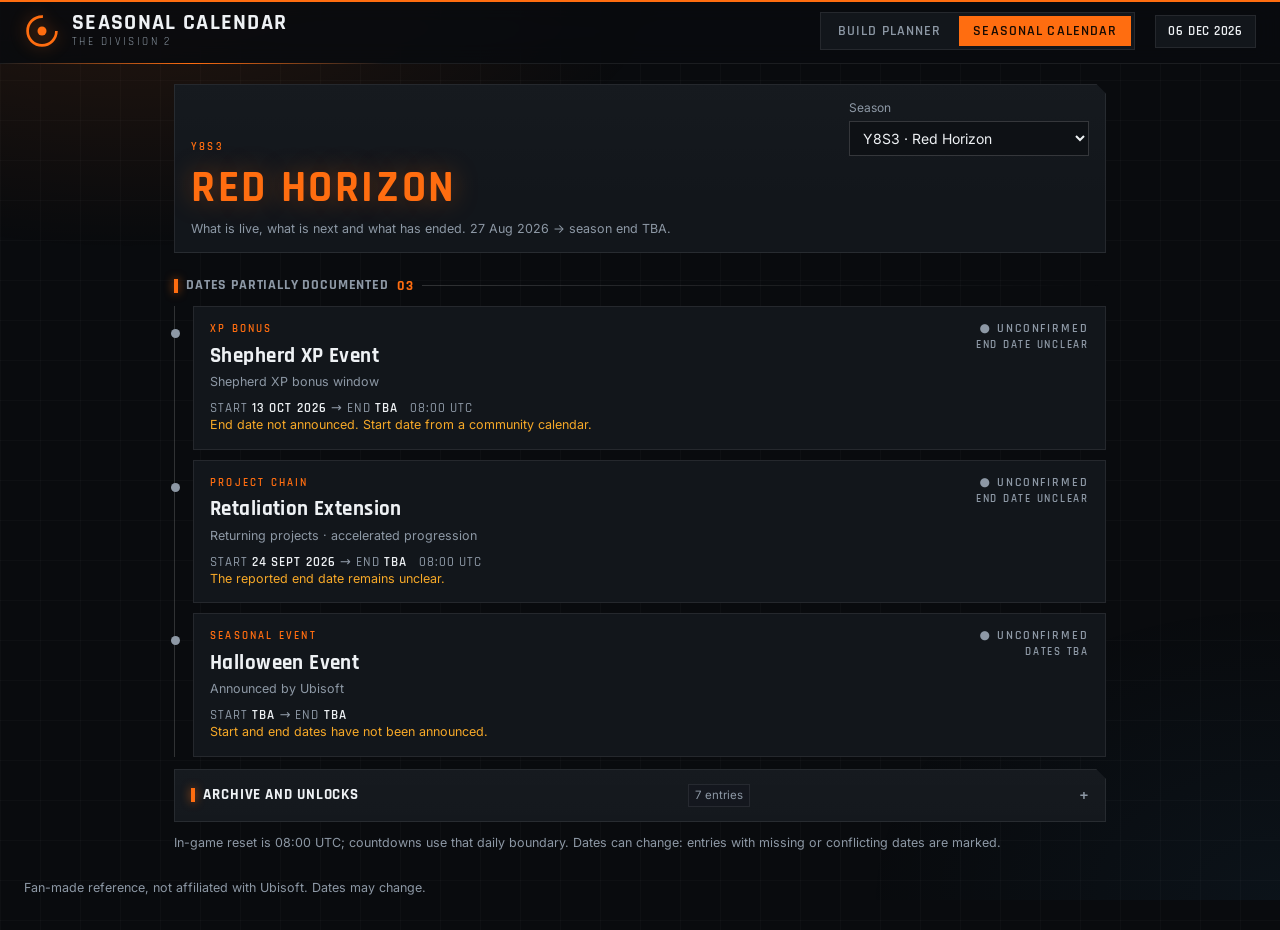
==== calendar.html @ 89f3a27b "Add files via upload" ====
<!doctype html>
<html lang="en">
<head>
  <meta charset="utf-8">
  <meta name="viewport" content="width=device-width, initial-scale=1">
  <title>Division 2 Seasonal Calendar</title>
  <meta name="description" content="What is live, what is next and what has ended in The Division 2: seasons, events and countdowns.">
  <meta name="theme-color" content="#0a0c0f">
  <script>
    // Animations: the visitor's own choice if they made one, otherwise their system setting.
    (function () {
      var choice = null;
      try { choice = localStorage.getItem('d2.motion'); } catch (e) {}
      var calm = window.matchMedia && matchMedia('(prefers-reduced-motion: reduce)').matches;
      document.documentElement.dataset.motion = choice === 'on' || choice === 'off' ? choice : calm ? 'off' : 'on';
    })();
  </script>
  <link rel="icon" href="data:image/svg+xml,%3Csvg xmlns='http://www.w3.org/2000/svg' viewBox='0 0 40 40'%3E%3Crect width='40' height='40' fill='%230a0c0f'/%3E%3Ccircle cx='20' cy='20' r='13' fill='none' stroke='%23ff6d10' stroke-width='4' stroke-dasharray='62 20' transform='rotate(-60 20 20)'/%3E%3Ccircle cx='20' cy='20' r='4.5' fill='%23ff6d10'/%3E%3C/svg%3E">
  <link rel="preconnect" href="https://fonts.googleapis.com">
  <link rel="preconnect" href="https://fonts.gstatic.com" crossorigin>
  <link href="https://fonts.googleapis.com/css2?family=Inter:wght@400;500;600&family=Rajdhani:wght@500;600;700&display=swap" rel="stylesheet">
  <link rel="stylesheet" href="css/style.css?v=16">
</head>
<body>
  <header class="topbar">
    <div class="brand">
      <svg class="mark" viewBox="0 0 40 40" aria-hidden="true">
        <circle cx="20" cy="20" r="16" fill="none" stroke="currentColor" stroke-width="3" stroke-dasharray="76 24.5"/>
        <circle cx="20" cy="20" r="5" fill="currentColor"/>
      </svg>
      <div>
        <h1>Seasonal Calendar</h1>
        <p class="sub">The Division 2</p>
      </div>
    </div>
    <nav class="tools" aria-label="Tools">
      <a href="index.html">Build planner</a>
      <a href="calendar.html" aria-current="page">Seasonal calendar</a>
    </nav>
    <div class="chip"><b id="today"></b></div>
  </header>

  <main id="calendar" class="page"></main>

  <footer class="foot">
    <p>Fan-made reference, not affiliated with Ubisoft. Dates may change.</p>
  </footer>

  <script type="module" src="js/calendar.js?v=16"></script>
</body>
</html>
---- css/style.css ----
:root {
  --bg: #090b0e;
  --bg-2: #0e1115;
  --panel: #12161b;
  --panel-2: #181d24;
  --line: rgba(255, 255, 255, 0.08);
  --line-2: rgba(255, 255, 255, 0.16);
  --text: #eef1f4;
  --muted: #8d98a5;
  --accent: #ff6d10;
  --accent-soft: rgba(255, 109, 16, 0.14);
  --accent-ink: #160b03;
  --he: #f7a928;
  --set: #2ee6a6;
  --exotic: #ff4b33;
  --skill: #ffd23f;
  --proto: #d58cff;
  --red: #ff5252;
  --blue: #45aaf2;
  --yellow: #ffd23f;
  --ok: #2ee6a6;
  --s0: #ff8a3d;
  --s1: #45c8ff;
  --s2: #c792ff;
  --display: "Rajdhani", "Segoe UI", system-ui, sans-serif;
  --body: "Inter", "Segoe UI", system-ui, -apple-system, sans-serif;
  --cut: 10px;
  --ease: cubic-bezier(0.2, 0.8, 0.2, 1);
}

* { box-sizing: border-box; }
html { color-scheme: dark; }
body {
  margin: 0; min-height: 100vh; background: var(--bg); color: var(--text);
  font: 14px/1.5 var(--body); -webkit-font-smoothing: antialiased; overflow-x: hidden;
}
/* A slowly drifting grid and a breathing glow behind everything. */
body::before, body::after { content: ""; position: fixed; z-index: -1; pointer-events: none; }
body::before {
  inset: -40px;
  background:
    linear-gradient(rgba(255, 255, 255, 0.022) 1px, transparent 1px) 0 0 / 100% 40px,
    linear-gradient(90deg, rgba(255, 255, 255, 0.022) 1px, transparent 1px) 0 0 / 40px 100%;
  animation: drift 30s linear infinite;
}
body::after {
  inset: 0;
  background:
    radial-gradient(900px 520px at 10% -8%, rgba(255, 109, 16, 0.13), transparent 62%),
    radial-gradient(700px 500px at 100% 100%, rgba(69, 170, 242, 0.05), transparent 60%);
  animation: breathe 9s ease-in-out infinite alternate;
}

h1, h2, h3, h4, p, ul, dl { margin: 0; }
h1, h2, h3, h4, .eyebrow, .slot-kind, .btn, .seg-btn, .pill, .badge, .chip b, .slot-figure {
  font-family: var(--display); text-transform: uppercase; letter-spacing: 0.06em;
}
h1 { font-size: 22px; font-weight: 700; line-height: 1; }
h2 { font-size: 15px; font-weight: 700; }
h3 { font-size: 14px; font-weight: 600; }
h4 { font-size: 14px; font-weight: 600; letter-spacing: 0.04em; }
a { color: var(--accent); }
em { font-style: normal; color: var(--muted); }
.note { color: var(--muted); font-size: 12.5px; }
.note.warn { color: var(--he); }
.note b { color: var(--text); font-weight: 600; }
:focus-visible { outline: 2px solid var(--accent); outline-offset: 2px; }

/* ---- start-up screen ---- */
#boot {
  position: fixed; inset: 0; z-index: 200; display: grid; place-items: center; background: var(--bg);
  transition: opacity 0.4s, visibility 0.4s; animation: boot-timeout 0s 6s forwards; /* never blocks the page for good */
}
#boot.done { opacity: 0; visibility: hidden; }
.boot-core { display: grid; gap: 10px; justify-items: center; text-align: center; }
#boot svg { width: 128px; height: 128px; }
/* Everything that spins does so around its own centre, whatever size the drawing is shown at. */
#boot circle, .mark circle, .ring-spin { transform-box: fill-box; transform-origin: center; }
#boot circle { fill: none; stroke: var(--accent); }
#boot .b1 { stroke-width: 2; stroke-dasharray: 250 90; animation: spin 2.4s linear infinite; }
#boot .b2 { stroke-width: 1; stroke-opacity: 0.5; stroke-dasharray: 4 8; animation: spin 7s linear infinite reverse; }
#boot .b3 { stroke-width: 3; stroke-dasharray: 60 128; animation: spin 1.5s var(--ease) infinite; }
#boot .b4 { fill: var(--accent); stroke: none; animation: pulse 0.8s ease-in-out infinite alternate; }
.boot-title { font: 700 22px var(--display); letter-spacing: 0.32em; text-transform: uppercase; padding-left: 0.32em; }
.boot-line { font: 600 12px var(--display); letter-spacing: 0.24em; text-transform: uppercase; color: var(--muted); }
.boot-bar { display: flex; gap: 4px; margin-top: 4px; }
.boot-bar i { width: 20px; height: 5px; background: rgba(255, 255, 255, 0.12); animation: light 0.01s linear forwards; }
.boot-bar i:nth-child(1) { animation-delay: 0.1s; } .boot-bar i:nth-child(2) { animation-delay: 0.2s; }
.boot-bar i:nth-child(3) { animation-delay: 0.3s; } .boot-bar i:nth-child(4) { animation-delay: 0.4s; }
.boot-bar i:nth-child(5) { animation-delay: 0.5s; } .boot-bar i:nth-child(6) { animation-delay: 0.6s; }
.boot-bar i:nth-child(7) { animation-delay: 0.7s; } .boot-bar i:nth-child(8) { animation-delay: 0.8s; }

/* ---- top bar ---- */
.topbar {
  position: sticky; top: 0; z-index: 20; display: flex; flex-wrap: wrap; align-items: center; gap: 10px 20px;
  padding: 12px 24px; background: rgba(9, 11, 14, 0.86); backdrop-filter: blur(12px);
  border-bottom: 1px solid var(--line); box-shadow: inset 0 2px 0 var(--accent);
}
.topbar::after {
  content: ""; position: absolute; left: 0; right: 0; bottom: -1px; height: 1px;
  background: linear-gradient(90deg, transparent, var(--accent), transparent) 0 0 / 30% 100% no-repeat;
  animation: scan 7s linear infinite;
}
.brand { display: flex; align-items: center; gap: 12px; margin-right: auto; }
.mark { width: 36px; height: 36px; color: var(--accent); flex: none; filter: drop-shadow(0 0 8px rgba(255, 109, 16, 0.45)); }
.mark circle:first-child { animation: spin 16s linear infinite; }
.mark circle:last-child { animation: pulse 2.4s ease-in-out infinite alternate; }
.sub { font-family: var(--display); text-transform: uppercase; letter-spacing: 0.22em; font-size: 11px; color: var(--muted); }
.actions { display: flex; flex-wrap: wrap; gap: 8px; }
.chip {
  display: inline-flex; align-items: center; gap: 8px; padding: 6px 12px;
  border: 1px solid var(--line); background: var(--panel); font-size: 12px; color: var(--muted);
}
.chip i { width: 8px; height: 8px; border-radius: 50%; background: var(--muted); flex: none; }
.chip b { color: var(--text); font-size: 13px; font-weight: 600; }
.chip.live i { background: var(--ok); animation: ping 2.2s ease-out infinite; }
.chip.checking i { background: var(--he); animation: pulse 0.6s ease-in-out infinite alternate; }
.chip.offline i { background: var(--he); }

/* ---- tool switcher ---- */
.tools { display: flex; gap: 4px; padding: 3px; border: 1px solid var(--line); background: var(--panel); }
.tools a {
  font: 600 14px var(--display); letter-spacing: 0.08em; text-transform: uppercase; text-decoration: none;
  color: var(--muted); padding: 6px 14px; transition: color 0.15s, background-color 0.15s;
}
.tools a:hover { color: var(--text); background: rgba(255, 255, 255, 0.06); }
.tools a[aria-current="page"] { color: var(--accent-ink); background: var(--accent); }

/* ---- seasonal calendar ---- */
.page { display: grid; gap: 12px; max-width: 980px; margin: 0 auto; padding: 20px 24px 8px; }
.season-head { gap: 6px; }
.season-pick { display: flex; flex-wrap: wrap; align-items: end; justify-content: space-between; gap: 10px; }
.season-pick .field { margin: 0; min-width: 240px; }
.season-name { font-size: clamp(30px, 6vw, 44px); line-height: 1; color: var(--accent); text-shadow: 0 0 26px rgba(255, 109, 16, 0.35); }
.panel > h2.season-name::before { display: none; }
.next { display: flex; flex-wrap: wrap; align-items: center; justify-content: space-between; gap: 12px; margin-top: 8px; padding: 12px 14px; background: var(--bg-2); border-left: 3px solid var(--accent); }
.next h3 { font-size: 22px; }
.section em { font: 700 14px var(--display); color: var(--accent); }
.timeline { display: grid; gap: 10px; padding-left: 18px; border-left: 1px solid var(--line-2); }
.event {
  position: relative; display: grid; grid-template-columns: minmax(0, 1fr) auto; gap: 8px 18px; align-items: start;
  padding: 14px 16px; background: var(--panel); border: 1px solid var(--line);
}
.event::before { content: ""; position: absolute; left: -23px; top: 22px; width: 9px; height: 9px; border-radius: 50%; background: var(--muted); }
.event.active { border-left: 3px solid var(--accent); background: linear-gradient(90deg, rgba(255, 109, 16, 0.07), transparent 40%), var(--panel); }
.event.active::before { background: var(--accent); box-shadow: 0 0 0 4px rgba(255, 109, 16, 0.2); animation: pulse 1.2s ease-in-out infinite alternate; }
.event.ended, .event.archive { opacity: 0.72; }
.event h3 { font-size: 21px; font-weight: 700; letter-spacing: 0.02em; text-transform: none; margin: 2px 0; }
.when { margin-top: 8px; font: 600 13px var(--display); letter-spacing: 0.08em; text-transform: uppercase; }
.when span, .when em { color: var(--muted); font-weight: 500; }
.when em { margin-left: 8px; }
.event-side { text-align: right; display: grid; gap: 2px; justify-items: end; }
.state { font: 600 12px var(--display); letter-spacing: 0.16em; text-transform: uppercase; color: var(--muted); }
.state::before { content: "● "; }
.state.live { color: var(--accent); }
.until { font: 600 11px var(--display); letter-spacing: 0.16em; text-transform: uppercase; color: var(--muted); }
.count-down { font-family: var(--display); color: var(--accent); white-space: nowrap; font-variant-numeric: tabular-nums; }
.count-down b { font-size: 30px; font-weight: 700; line-height: 1; }
.count-down i { font-style: normal; font-size: 12px; font-weight: 700; text-transform: uppercase; margin-right: 4px; }
.progress { grid-column: 1; align-self: center; height: 3px; background: rgba(255, 255, 255, 0.1); }
.progress i { display: block; height: 100%; background: var(--accent); box-shadow: 0 0 10px rgba(255, 109, 16, 0.7); }
.pct { font: 600 12px var(--display); color: var(--muted); text-align: right; }
@media (max-width: 620px) {
  .page { padding: 14px 14px 8px; }
  .event { grid-template-columns: minmax(0, 1fr); }
  .event-side { text-align: left; justify-items: start; }
  .progress { grid-column: 1; }
}

/* ---- controls ---- */
.btn, .seg-btn, .pill {
  position: relative; font-size: 14px; font-weight: 600; color: var(--text); cursor: pointer; line-height: 1.2;
  background: var(--panel-2); border: 1px solid var(--line-2); padding: 7px 14px;
  transition: border-color 0.15s, background-color 0.15s, color 0.15s, transform 0.15s var(--ease), box-shadow 0.15s;
}
.btn:hover, .seg-btn:hover, .pill:hover { border-color: var(--accent); box-shadow: 0 0 0 1px var(--accent-soft), 0 6px 18px -8px rgba(255, 109, 16, 0.6); }
.btn:active, .seg-btn:active, .pill:active { transform: translateY(1px) scale(0.985); }
.btn.primary {
  border-color: var(--accent); color: var(--accent-ink);
  background: linear-gradient(105deg, var(--accent) 0 44%, #ffb37a 50%, var(--accent) 56% 100%) 100% 0 / 260% 100%;
  transition: background-position 0.6s var(--ease), transform 0.15s var(--ease), box-shadow 0.15s;
}
.btn.primary:hover { background-position: 0 0; }
.btn.ghost { background: transparent; }
.btn.danger:hover { border-color: var(--red); color: var(--red); box-shadow: none; }
.btn.small { font-size: 13px; padding: 5px 10px; }
.btn.icon { padding: 6px 10px; font-family: var(--body); }

.seg { display: flex; gap: 6px; }
.seg.wrap { flex-wrap: wrap; }
.seg-btn { flex: 1 1 0; min-width: 0; display: inline-flex; align-items: center; justify-content: center; gap: 6px; white-space: nowrap; overflow: hidden; text-overflow: ellipsis; }
.seg.wrap .seg-btn { flex: 1 1 120px; }
.seg-btn::after { content: ""; position: absolute; left: 50%; right: 50%; bottom: 0; height: 2px; background: var(--accent); transition: left 0.25s var(--ease), right 0.25s var(--ease); }
.seg-btn.on { border-color: var(--accent); color: var(--accent); background: var(--accent-soft); }
.seg-btn.on::after { left: 0; right: 0; }
.seg.mode .seg-btn { padding: 9px 14px; font-size: 15px; }

select, input[type="number"], input[type="text"], input[type="search"] {
  width: 100%; min-width: 0; font: inherit; color: var(--text);
  background: var(--bg-2); border: 1px solid var(--line-2); padding: 7px 9px; border-radius: 0;
  transition: border-color 0.15s, box-shadow 0.15s;
}
select:hover, input:hover { border-color: rgba(255, 255, 255, 0.3); }
select:focus, input:focus { border-color: var(--accent); box-shadow: 0 0 0 3px var(--accent-soft); outline: none; }
input[type="checkbox"] { accent-color: var(--accent); width: 16px; height: 16px; margin: 2px 0 0; flex: none; }
.num { font-variant-numeric: tabular-nums; }
.field { display: grid; gap: 4px; min-width: 0; margin-top: 8px; }
.field > span:first-child { font-size: 12px; color: var(--muted); }
.field.inline { grid-template-columns: minmax(0, 1fr) 96px; align-items: center; gap: 10px; }
.pair { display: grid; grid-template-columns: minmax(0, 1fr) 96px; gap: 8px; }
.pair > :only-child { grid-column: 1 / -1; }
.pair.save { grid-template-columns: minmax(0, 1fr) auto; margin-bottom: 12px; }
.grid2 { display: grid; grid-template-columns: repeat(2, minmax(0, 1fr)); gap: 0 12px; }
.row { display: flex; flex-wrap: wrap; gap: 8px; }
.check { display: flex; gap: 8px; align-items: flex-start; font-size: 13px; margin-top: 8px; }
.check b { color: var(--text); font-weight: 600; }
.check span { color: var(--muted); }
.extra { display: grid; grid-template-columns: minmax(0, 1fr) 110px auto; gap: 8px; align-items: center; }

/* ---- layout ---- */
.layout {
  display: grid; grid-template-columns: minmax(0, 1.2fr) minmax(360px, 0.8fr);
  gap: 24px; max-width: 1480px; margin: 0 auto; padding: 20px 24px 8px; align-items: start;
}
.stats { position: sticky; top: 76px; max-height: calc(100vh - 92px); overflow-y: auto; display: grid; gap: 12px; padding-right: 4px; scrollbar-width: thin; scrollbar-color: var(--line-2) transparent; }
.board { display: grid; gap: 12px; }

.panel {
  position: relative; background: linear-gradient(180deg, rgba(255, 255, 255, 0.015), transparent 120px), var(--panel);
  border: 1px solid var(--line); padding: 14px 16px;
  clip-path: polygon(0 0, calc(100% - var(--cut)) 0, 100% var(--cut), 100% 100%, 0 100%);
  display: grid; grid-template-columns: minmax(0, 1fr); gap: 10px; align-content: start; min-width: 0;
}
.panel > h2, .panel > summary h2, .section { display: flex; align-items: center; gap: 8px; }
.panel > h2::before, .panel > summary h2::before, .section::before { content: ""; width: 4px; height: 14px; background: var(--accent); flex: none; box-shadow: 0 0 10px rgba(255, 109, 16, 0.7); }
.section { margin: 10px 0 -2px; color: var(--muted); font-size: 14px; }
.section::after { content: ""; flex: 1; height: 1px; background: linear-gradient(90deg, var(--line-2), transparent); }
details.panel > summary { list-style: none; cursor: pointer; display: flex; align-items: center; justify-content: space-between; gap: 8px; }
details.panel > summary::-webkit-details-marker { display: none; }
details.panel > summary::after { content: "+"; font: 600 18px var(--display); color: var(--muted); transition: transform 0.25s var(--ease), color 0.15s; }
details.panel[open] > summary::after { transform: rotate(45deg); color: var(--accent); }
details.panel[open] > :not(summary) { animation: rise 0.3s var(--ease) both; }

/* ---- item art ---- */
.art { display: block; width: 100%; height: 100%; }
svg.art path { fill: currentColor; fill-opacity: 0.16; stroke: currentColor; stroke-width: 1.3; stroke-linejoin: round; stroke-linecap: round; vector-effect: non-scaling-stroke; }
svg.art.emblem .plate { fill-opacity: 0.1; stroke-width: 1.8; }
svg.art.emblem .trim { fill: none; stroke-opacity: 0.45; stroke-dasharray: 3 3; stroke-width: 1; }
svg.art.emblem .ticks { fill: none; stroke-opacity: 0.75; stroke-width: 1.6; }
svg.art.emblem text { font: 700 21px var(--display); fill: currentColor; letter-spacing: 0.02em; }
svg.art.emblem .core { stroke: none; fill-opacity: 1; }
svg.art.emblem .core.c-offense { fill: var(--red); } svg.art.emblem .core.c-defense { fill: var(--blue); } svg.art.emblem .core.c-utility { fill: var(--yellow); }
img.art.photo { object-fit: contain; filter: drop-shadow(0 6px 12px rgba(0, 0, 0, 0.55)); }

/* ---- slots ---- */
.slots { display: grid; grid-template-columns: repeat(auto-fill, minmax(240px, 1fr)); gap: 12px; }
.slot {
  position: relative; isolation: isolate; overflow: hidden; text-align: left; font: inherit; color: var(--text); cursor: pointer;
  background:
    linear-gradient(115deg, transparent 42%, rgba(255, 255, 255, 0.07) 50%, transparent 58%) 130% 0 / 260% 100% no-repeat,
    linear-gradient(180deg, var(--panel-2), var(--panel));
  border: 1px solid var(--line); border-left: 3px solid var(--q, var(--line-2)); padding: 12px 14px; min-height: 128px;
  display: grid; gap: 3px; align-content: start;
  clip-path: polygon(0 0, calc(100% - var(--cut)) 0, 100% var(--cut), 100% 100%, 0 100%);
  transition: border-color 0.2s, transform 0.25s var(--ease), background-position 0.7s var(--ease), box-shadow 0.2s;
}
.slot:hover, .slot:focus-visible { border-color: var(--line-2); border-left-color: var(--q, var(--accent)); background-position: -30% 0, 0 0; transform: translateY(-2px); }
/* Target-lock brackets that close in on hover. */
.slot::before, .slot::after {
  content: ""; position: absolute; width: 14px; height: 14px; border: 2px solid var(--q, var(--accent)); opacity: 0;
  transition: opacity 0.2s, transform 0.3s var(--ease); pointer-events: none;
}
.slot::before { top: 6px; left: 8px; border-right: 0; border-bottom: 0; transform: translate(8px, 8px); }
.slot::after { right: 8px; bottom: 6px; border-left: 0; border-top: 0; transform: translate(-8px, -8px); }
.slot:hover::before, .slot:hover::after, .slot:focus-visible::before, .slot:focus-visible::after { opacity: 0.9; transform: none; }
.slot.active { box-shadow: inset 0 -2px 0 var(--accent); }
.slot.empty { border-style: dashed; border-left-style: dashed; background: transparent; align-content: center; justify-items: start; }
.slot.empty .slot-cta { color: var(--muted); font-size: 13px; transition: color 0.15s, letter-spacing 0.25s var(--ease); }
.slot.empty:hover .slot-cta { color: var(--accent); letter-spacing: 0.04em; }
.q-high-end, .q-named { --q: var(--he); }
.q-gearset { --q: var(--set); }
.q-exotic { --q: var(--exotic); }
.q-skill { --q: var(--skill); }
.slot-art {
  position: absolute; z-index: -1; right: 12px; bottom: 10px; width: 78px; height: 78px; color: var(--q, var(--muted));
  opacity: 0.42; pointer-events: none; transition: opacity 0.25s, transform 0.4s var(--ease); transform-origin: 100% 100%;
}
.slot.wide .slot-art { width: 176px; height: 64px; right: 6px; bottom: 6px; opacity: 0.3; }
/* Gear and skill cards keep their text clear of the picture. */
.slot:not(.wide) { padding-right: 100px; }
.slot:not(.wide) .slot-name { padding-right: 0; }
.slot.empty .slot-art { opacity: 0.16; color: var(--muted); }
.slot:hover .slot-art, .slot:focus-visible .slot-art { opacity: 0.85; transform: scale(1.06); }
.slot.empty:hover .slot-art { opacity: 0.4; color: var(--accent); }
.slot-art:has(.photo) { opacity: 0.9; }
.slot-kind { display: flex; align-items: center; gap: 6px; font-size: 12px; font-weight: 600; color: var(--muted); }
.ico { width: 16px; height: 16px; fill: currentColor; flex: none; }
.slot-name { font: 700 19px/1.15 var(--display); letter-spacing: 0.02em; color: var(--q, var(--text)); padding-right: 46px; text-shadow: 0 0 18px color-mix(in srgb, var(--q, transparent) 35%, transparent); }
.slot-meta { font-size: 12.5px; color: var(--muted); }
.slot-figure { position: absolute; top: 12px; right: 14px; font-size: 11px; color: var(--muted); text-align: right; }
.slot-figure b { display: block; font-size: 18px; line-height: 1; color: var(--text); }
.pips { position: absolute; top: 14px; right: 16px; display: flex; gap: 4px; }
.pip { display: inline-block; width: 9px; height: 9px; transform: rotate(45deg); background: var(--muted); flex: none; }
.pip.c-offense, .corebar .c-offense { background: var(--red); box-shadow: 0 0 8px rgba(255, 82, 82, 0.6); }
.pip.c-defense, .corebar .c-defense { background: var(--blue); box-shadow: 0 0 8px rgba(69, 170, 242, 0.6); }
.pip.c-utility, .corebar .c-utility { background: var(--yellow); box-shadow: 0 0 8px rgba(255, 210, 63, 0.6); }
.tags { display: flex; flex-wrap: wrap; gap: 4px; margin-top: 6px; }
.tag { font-size: 11.5px; padding: 2px 6px; background: rgba(20, 24, 30, 0.78); border: 1px solid var(--line); color: var(--muted); white-space: nowrap; max-width: 100%; overflow: hidden; text-overflow: ellipsis; }
.tag.strong { color: var(--text); background: rgba(74, 36, 12, 0.85); border-color: rgba(255, 109, 16, 0.35); }
.tag.proto { color: #f0c2ff; background: rgba(62, 30, 80, 0.85); border-color: rgba(213, 140, 255, 0.4); }
.watch .watch-grid { display: grid; grid-template-columns: repeat(auto-fit, minmax(210px, 1fr)); gap: 4px 20px; }
.watch h3 { color: var(--muted); margin-top: 6px; }

/* ---- agent overview ---- */
.agent { gap: 12px; }
.agent-top { display: grid; grid-template-columns: 132px minmax(0, 1fr); gap: 18px; align-items: center; }
.ring { position: relative; width: 132px; aspect-ratio: 1; }
.ring svg { width: 100%; height: 100%; display: block; overflow: visible; }
.ring-spin { fill: none; stroke: var(--accent); stroke-opacity: 0.55; stroke-width: 1; stroke-dasharray: 2 7; animation: spin 40s linear infinite; animation-delay: calc(var(--t, 0) * -1s); }
.seg-arc { fill: none; stroke-width: 7; }
.seg-arc.c-offense { stroke: var(--red); filter: drop-shadow(0 0 4px rgba(255, 82, 82, 0.6)); }
.seg-arc.c-defense { stroke: var(--blue); filter: drop-shadow(0 0 4px rgba(69, 170, 242, 0.6)); }
.seg-arc.c-utility { stroke: var(--yellow); filter: drop-shadow(0 0 4px rgba(255, 210, 63, 0.6)); }
.seg-arc.c-none { stroke: rgba(255, 255, 255, 0.1); }
.ring-core { fill: rgba(0, 0, 0, 0.35); stroke: var(--line-2); }
.ring-label { position: absolute; inset: 0; display: grid; place-content: center; text-align: center; }
.ring-label span { font: 600 11px var(--display); letter-spacing: 0.24em; text-transform: uppercase; color: var(--muted); padding-left: 0.24em; }
.ring-label b { font: 700 27px/1 var(--display); font-variant-numeric: tabular-nums; }
.agent-stats { display: grid; grid-template-columns: repeat(2, minmax(0, 1fr)); gap: 0 16px; }
.agent-stats div { display: flex; justify-content: space-between; align-items: baseline; gap: 8px; padding: 5px 0; border-bottom: 1px solid var(--line); min-width: 0; }
.agent-stats dt { font-size: 12px; color: var(--muted); white-space: nowrap; overflow: hidden; text-overflow: ellipsis; min-width: 0; }
.agent-stats dd { margin: 0; font: 700 17px/1.1 var(--display); font-variant-numeric: tabular-nums; white-space: nowrap; }
.agent-stats dd b { font-weight: 700; }
.agent-stats dd em { font: 600 10px var(--display); letter-spacing: 0.12em; margin-left: 4px; }
.agent-stats dd.c-defense { color: var(--blue); } .agent-stats dd.c-utility { color: var(--yellow); }
.tier { display: inline-flex; gap: 2px; margin-left: 8px; vertical-align: 1px; }
.tier i { width: 6px; height: 11px; background: rgba(255, 255, 255, 0.12); }
.tier i.on { background: var(--yellow); box-shadow: 0 0 6px rgba(255, 210, 63, 0.7); }
.bump { animation: bump 0.55s var(--ease); }

/* ---- player tools ---- */
.checks, .gains { list-style: none; padding: 0; display: grid; gap: 6px; }
.checks li { display: flex; gap: 10px; align-items: baseline; font-size: 13px; }
.checks li i { width: 8px; height: 8px; flex: none; transform: rotate(45deg) translateY(-1px); background: var(--ok); box-shadow: 0 0 8px var(--ok); }
.checks li.warn i { background: var(--he); box-shadow: 0 0 8px var(--he); }
.checks li.bad i { background: var(--red); box-shadow: 0 0 8px var(--red); }
.checks li.bad { color: #ffb3b3; }
.gains li { position: relative; display: flex; justify-content: space-between; gap: 10px; padding: 5px 8px; font-size: 13px; background: var(--bg-2); overflow: hidden; }
.gains li span, .gains li b { position: relative; z-index: 1; }
.gains li b { font-variant-numeric: tabular-nums; }
.gains li i { position: absolute; left: 0; top: 0; bottom: 0; background: linear-gradient(90deg, rgba(255, 109, 16, 0.38), rgba(255, 109, 16, 0.08)); border-right: 2px solid var(--accent); transition: width 0.4s var(--ease); }
.gains li:first-child b { color: var(--accent); }
.compare td.up { color: var(--ok); } .compare td.down { color: var(--red); }
.watch h3 em { font: 400 12px var(--body); letter-spacing: 0; text-transform: none; margin-left: 6px; }
.watch h3 em.over { color: var(--red); }

/* ---- stats ---- */
.hero { display: grid; grid-template-columns: 1fr 1fr; gap: 10px; }
.hero div { position: relative; min-width: 0; background: var(--bg-2); border: 1px solid var(--line); padding: 10px 12px; overflow: hidden; }
.hero div::before { content: ""; position: absolute; left: 0; top: 0; bottom: 0; width: 2px; background: var(--accent); opacity: 0.5; }
.hero div:first-child::before { opacity: 1; box-shadow: 0 0 12px var(--accent); }
.hero span { display: block; font: 600 12px var(--display); letter-spacing: 0.08em; text-transform: uppercase; color: var(--muted); }
.hero strong { font: 700 28px/1.1 var(--display); font-variant-numeric: tabular-nums; }
.hero strong b { font-weight: 700; }
.hero div:first-child strong { color: var(--accent); text-shadow: 0 0 22px rgba(255, 109, 16, 0.45); }
.kv { display: grid; grid-template-columns: repeat(2, minmax(0, 1fr)); gap: 0 18px; }
.kv.wide { grid-template-columns: minmax(0, 1fr); }
.kv div { display: flex; justify-content: space-between; align-items: baseline; gap: 10px; padding: 5px 4px; margin: 0 -4px; border-bottom: 1px solid var(--line); min-width: 0; transition: background-color 0.15s; }
.kv div:hover { background: rgba(255, 255, 255, 0.035); }
.kv dt { color: var(--muted); font-size: 13px; }
.kv dd { margin: 0; font-weight: 600; font-variant-numeric: tabular-nums; text-align: right; white-space: nowrap; }
.kv.wide dd { white-space: normal; overflow-wrap: anywhere; }

.corebar { display: grid; grid-auto-flow: column; grid-auto-columns: 1fr; gap: 4px; height: 6px; }
.cores { display: flex; gap: 14px; font: 600 13px var(--display); letter-spacing: 0.06em; text-transform: uppercase; }
.cores .c-offense { color: var(--red); } .cores .c-defense { color: var(--blue); } .cores .c-utility { color: var(--yellow); }
.set { border-left: 2px solid var(--q); padding-left: 10px; }
.set h4 { color: var(--q); }
.set h4 span, .source h4 span, .talent h4 span { font: 400 12px var(--body); letter-spacing: 0; text-transform: none; color: var(--muted); margin-left: 6px; }
.set ul { list-style: none; padding: 0; margin-top: 4px; display: grid; gap: 2px; }
.set li { font-size: 13px; color: var(--muted); opacity: 0.5; display: flex; gap: 8px; transition: opacity 0.2s, color 0.2s; }
.set li.on { color: var(--text); opacity: 1; }
.set li b { font: 700 13px var(--display); color: var(--q); width: 10px; flex: none; }
.source { border-top: 1px solid var(--line); padding-top: 8px; }
.source:first-of-type { border-top: 0; padding-top: 0; }
.source.on h4 { color: var(--accent); }
.count { display: flex; flex-wrap: wrap; align-items: center; justify-content: space-between; gap: 6px 12px; }
.count .check { margin-top: 4px; }
.stacks { display: inline-flex; align-items: center; gap: 6px; font-size: 12.5px; color: var(--muted); }
.stacks .num { width: 70px; padding: 4px 6px; }

.chart { width: 100%; height: auto; display: block; }
.chart .grid { stroke: var(--line); }
.chart .tick { fill: var(--muted); font-size: 11px; font-family: var(--body); }
.line { fill: none; stroke-width: 2; stroke-linejoin: round; }
.line.s0 { stroke: var(--s0); filter: drop-shadow(0 0 4px rgba(255, 138, 61, 0.5)); } .line.s1 { stroke: var(--s1); stroke-dasharray: 7 3; } .line.s2 { stroke: var(--s2); stroke-dasharray: 2 3; }
.legend { display: flex; flex-wrap: wrap; gap: 4px 14px; font-size: 12.5px; }
.legend i { display: inline-block; width: 14px; height: 3px; margin-right: 6px; vertical-align: middle; }
.legend .s0 { background: var(--s0); } .legend .s1 { background: var(--s1); } .legend .s2 { background: var(--s2); }

table { width: 100%; border-collapse: collapse; font-variant-numeric: tabular-nums; font-size: 13px; }
th, td { text-align: right; padding: 6px 4px; border-bottom: 1px solid var(--line); }
th:first-child { text-align: left; font-weight: 500; }
thead th { color: var(--muted); font-weight: 500; font-size: 12px; }

/* ---- dialogs ---- */
dialog.sheet {
  width: min(780px, calc(100vw - 24px)); max-height: min(880px, calc(100vh - 24px));
  padding: 0; border: 1px solid var(--line-2); background: var(--panel); color: var(--text);
  box-shadow: 0 30px 90px rgba(0, 0, 0, 0.75), 0 0 0 1px rgba(255, 109, 16, 0.12), inset 0 2px 0 var(--accent);
}
dialog.sheet[open] { animation: sheet-in 0.3s var(--ease); }
dialog.sheet.small { width: min(520px, calc(100vw - 24px)); }
dialog::backdrop { background: rgba(4, 5, 7, 0.74); backdrop-filter: blur(4px); animation: fade 0.25s ease-out; }
.sheet-inner { position: relative; display: grid; grid-template-rows: auto minmax(0, 1fr) auto; max-height: min(880px, calc(100vh - 26px)); overflow: hidden; }
/* One scan line sweeps down as the sheet opens. It sits on the dialog itself, so editing
   a value (which redraws the contents) does not replay it. */
dialog.sheet { overflow: hidden; }
dialog.sheet[open]::before {
  content: ""; position: absolute; z-index: 2; left: 0; right: 0; top: 0; height: 60px; pointer-events: none;
  background: linear-gradient(180deg, transparent, rgba(255, 109, 16, 0.12) 70%, rgba(255, 150, 80, 0.45)); animation: sweep 0.6s var(--ease) both;
}
.sheet-head, .sheet-foot { display: flex; align-items: center; justify-content: space-between; gap: 12px; padding: 14px 18px; }
.sheet-head { border-bottom: 1px solid var(--line); }
.sheet-head h2 { font-size: 20px; }
.sheet-foot { border-top: 1px solid var(--line); background: var(--bg-2); }
.sheet-body { padding: 14px 18px 18px; overflow-y: auto; scrollbar-width: thin; scrollbar-color: var(--line-2) transparent; }
.sheet-body.swap > * { animation: rise 0.32s var(--ease) both; }
.eyebrow { font-size: 11px; letter-spacing: 0.2em; color: var(--accent); font-weight: 600; }
h3.sub { margin: 18px 0 2px; font-size: 13px; letter-spacing: 0.12em; color: var(--muted); border-bottom: 1px solid var(--line); padding-bottom: 4px; }

.picker { display: grid; gap: 10px; }
.search { padding: 10px 12px; font-size: 15px; }
.filters { display: flex; flex-wrap: wrap; gap: 6px; }
.pill { font-size: 13px; padding: 4px 10px; background: transparent; }
.pill.on { background: var(--accent); border-color: var(--accent); color: var(--accent-ink); box-shadow: 0 0 14px -2px rgba(255, 109, 16, 0.7); }
.list { display: grid; gap: 4px; }
.row.static, button.row {
  display: grid; grid-template-columns: minmax(0, 1fr) auto; gap: 0 12px; align-items: center;
  text-align: left; font: inherit; color: var(--text); background: var(--panel-2);
  border: 1px solid transparent; border-left: 3px solid var(--q, var(--line-2)); padding: 8px 12px;
}
button.row { cursor: pointer; grid-template-columns: 44px minmax(0, 1fr) auto; transition: border-color 0.15s, background-color 0.15s, transform 0.2s var(--ease), padding 0.2s var(--ease); }
button.row.wide { grid-template-columns: 104px minmax(0, 1fr) auto; }
button.row:hover, button.row:focus-visible { border-color: var(--q, var(--accent)); background: #1f252d; transform: translateX(3px); }
.row-art { grid-row: 1 / span 2; width: 44px; height: 44px; color: var(--q, var(--muted)); opacity: 0.85; transition: transform 0.3s var(--ease), opacity 0.2s; }
.row.wide .row-art { width: 104px; height: 38px; }
button.row:hover .row-art { opacity: 1; transform: scale(1.08); }
.row-name { font: 600 16px var(--display); letter-spacing: 0.02em; color: var(--q, var(--text)); align-self: end; }
.row-meta { grid-column: 2 / -1; font-size: 12.5px; color: var(--muted); align-self: start; }
.row.static .row-meta { grid-column: 1 / -1; }
.row-extra { grid-row: 1; grid-column: 3; font-size: 12px; color: var(--text); opacity: 0.85; text-align: right; align-self: end; }
.row-actions { display: flex; gap: 6px; }

.item { display: grid; grid-template-columns: auto minmax(0, 1fr) auto; gap: 14px; align-items: center; border-left: 3px solid var(--q); padding: 4px 0 4px 12px; }
.item-art { width: 76px; height: 76px; color: var(--q); filter: drop-shadow(0 0 14px color-mix(in srgb, var(--q) 35%, transparent)); }
.item-art.wide { width: 168px; height: 62px; }
.item h3 { font-size: 24px; font-weight: 700; line-height: 1.1; color: var(--q); letter-spacing: 0.02em; }
.item > .btn { align-self: start; }
.badge { font-size: 11px; letter-spacing: 0.18em; color: var(--q); font-weight: 600; }
.talent { background: var(--bg-2); border: 1px solid var(--line); border-left: 2px solid var(--accent); padding: 10px 12px; margin-top: 8px; display: grid; gap: 4px; }
.talent h4 { color: var(--accent); }
.talent p { font-size: 13px; color: #c9d0d8; white-space: pre-line; }
.talent p.note { color: var(--muted); }
.fixed { list-style: none; padding: 0; display: grid; gap: 4px; margin-top: 8px; }
.fixed li, .fixed-line { font-size: 13px; display: flex; gap: 10px; margin-top: 8px; }
.fixed li b { font: 600 13px var(--display); letter-spacing: 0.06em; text-transform: uppercase; color: var(--muted); width: 96px; flex: none; }
.fixed-line span { color: var(--muted); font-size: 12px; }
.scroll { overflow-x: auto; }
.tiers th, .tiers td { white-space: nowrap; padding: 6px 8px; font-size: 12.5px; }

.foot { max-width: 1480px; margin: 0 auto; padding: 18px 24px 32px; color: var(--muted); font-size: 12.5px; }
#toast {
  position: fixed; left: 50%; bottom: 24px; transform: translateX(-50%); z-index: 100;
  background: var(--text); color: var(--bg); padding: 9px 16px; font-weight: 600; border-left: 4px solid var(--accent);
  box-shadow: 0 10px 30px rgba(0, 0, 0, 0.5);
}
#toast:not([hidden]) { animation: toast-in 0.3s var(--ease); }

/* ---- the first reveal, right after the start-up screen ---- */
.booting .board > *, .booting .stats > *, .booting .slot { animation: rise 0.55s var(--ease) both; }
.booting .board > :nth-child(2), .booting .stats > :nth-child(2) { animation-delay: 0.06s; }
.booting .board > :nth-child(3), .booting .stats > :nth-child(3) { animation-delay: 0.12s; }
.booting .board > :nth-child(4), .booting .stats > :nth-child(4) { animation-delay: 0.18s; }
.booting .board > :nth-child(n + 5), .booting .stats > :nth-child(n + 5) { animation-delay: 0.24s; }
.booting .slot:nth-child(2) { animation-delay: 0.08s; } .booting .slot:nth-child(3) { animation-delay: 0.16s; }
.booting .slot:nth-child(4) { animation-delay: 0.24s; } .booting .slot:nth-child(5) { animation-delay: 0.32s; }
.booting .slot:nth-child(6) { animation-delay: 0.4s; }
.booting .seg-arc { animation: arc-in 0.45s var(--ease) both; animation-delay: calc(var(--i) * 80ms + 0.35s); }
.booting .line { stroke-dasharray: 2400; animation: draw 1.4s 0.5s var(--ease) both; }

@keyframes spin { from { transform: rotate(0deg); } to { transform: rotate(360deg); } }
@keyframes pulse { from { opacity: 0.45; } to { opacity: 1; } }
@keyframes ping { 0% { box-shadow: 0 0 0 0 rgba(46, 230, 166, 0.55); } 100% { box-shadow: 0 0 0 9px rgba(46, 230, 166, 0); } }
@keyframes drift { to { transform: translate3d(40px, 40px, 0); } }
@keyframes breathe { from { opacity: 0.65; } to { opacity: 1; } }
@keyframes scan { from { background-position: -40% 0; } to { background-position: 140% 0; } }
@keyframes rise { from { opacity: 0; transform: translateY(14px); } }
@keyframes fade { from { opacity: 0; } }
@keyframes sheet-in { from { opacity: 0; transform: translateY(20px) scale(0.985); } }
@keyframes sweep { from { transform: translateY(-60px); opacity: 1; } to { transform: translateY(900px); opacity: 0; } }
@keyframes toast-in { from { opacity: 0; transform: translate(-50%, 12px); } }
@keyframes bump { 0% { color: var(--accent); text-shadow: 0 0 16px rgba(255, 109, 16, 0.9); } }
@keyframes arc-in { from { stroke-dasharray: 0 999; } }
@keyframes draw { from { stroke-dashoffset: 2400; } to { stroke-dashoffset: 0; } }
@keyframes light { to { background: var(--accent); box-shadow: 0 0 10px rgba(255, 109, 16, 0.8); } }
@keyframes boot-timeout { to { opacity: 0; visibility: hidden; } }

@media (max-width: 1020px) {
  .layout { grid-template-columns: minmax(0, 1fr); padding: 14px 14px 8px; }
  .stats { position: static; max-height: none; overflow: visible; padding-right: 0; }
  .topbar { padding: 10px 14px; position: static; }
  .foot { padding: 18px 14px 28px; }
}
@media (max-width: 520px) {
  .slots { grid-template-columns: minmax(0, 1fr); }
  .slot { min-height: 0; }
  .grid2, .kv, .agent-stats { grid-template-columns: minmax(0, 1fr); }
  .agent-top { grid-template-columns: 104px minmax(0, 1fr); gap: 12px; }
  .ring { width: 104px; } .ring-label b { font-size: 22px; }
  .item { grid-template-columns: minmax(0, 1fr) auto; } .item-art { display: none; }
  button.row.wide { grid-template-columns: 64px minmax(0, 1fr) auto; } .row.wide .row-art { width: 64px; height: 26px; }
  dialog.sheet { width: 100vw; max-width: 100vw; max-height: 100vh; height: 100vh; border: 0; }
  .sheet-inner { max-height: 100vh; height: 100vh; }
  .hero strong { font-size: 24px; }
}
/* Animations off: the visitor's system asks for less motion, or they switched them off. */
[data-motion="off"] *, [data-motion="off"] *::before, [data-motion="off"] *::after { animation: none !important; transition: none !important; }
[data-motion="off"] #boot, [data-motion="off"] dialog.sheet[open]::before, [data-motion="off"] .topbar::after { display: none; }
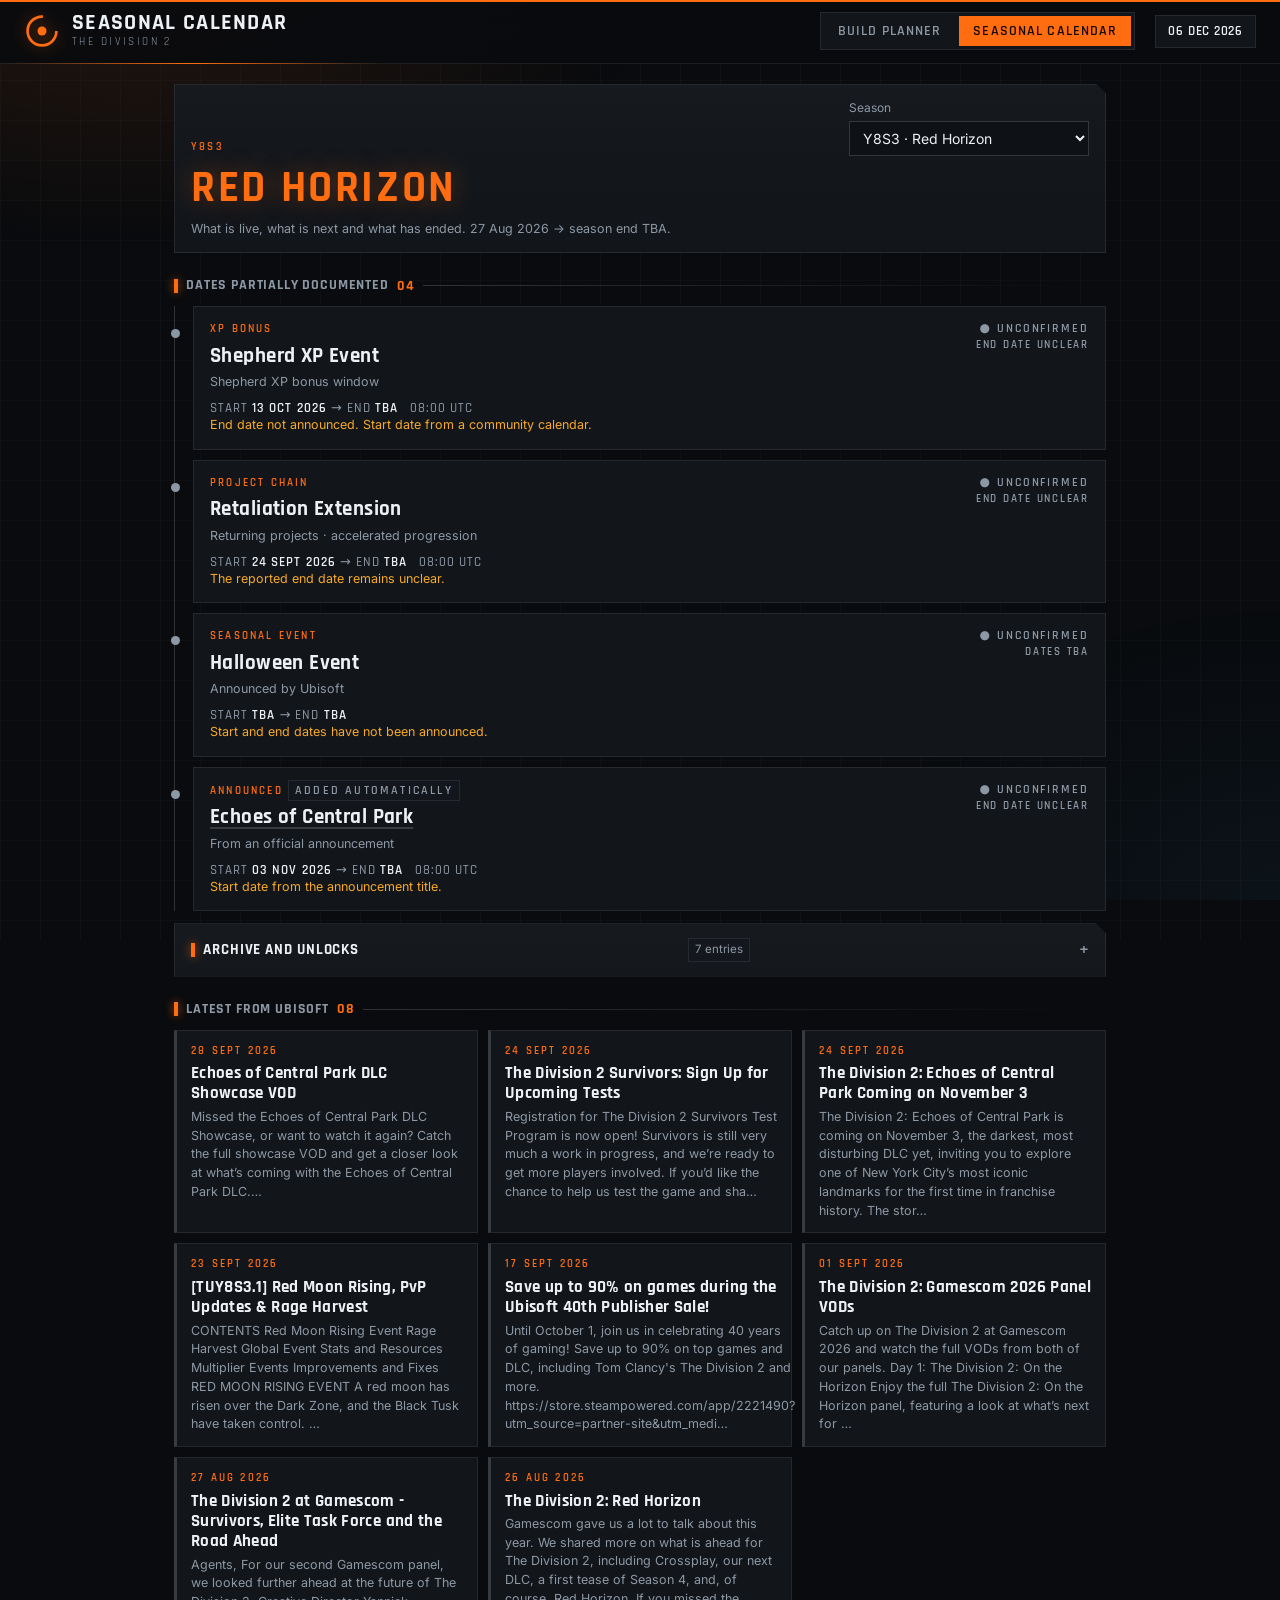
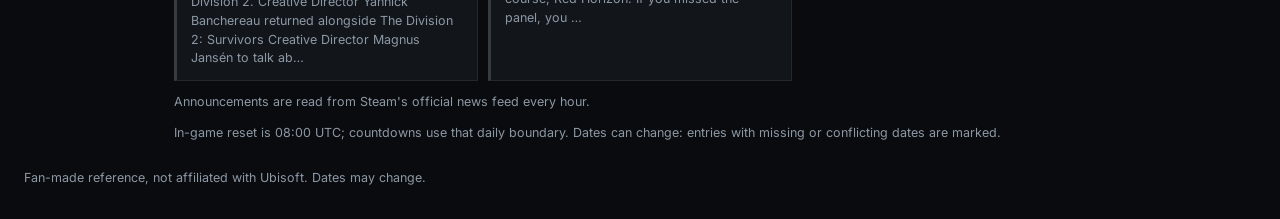
==== commit f0a1623a: "Add files via upload" ====
--- a/calendar.html
+++ b/calendar.html
@@ -19,7 +19,7 @@
   <link rel="preconnect" href="https://fonts.googleapis.com">
   <link rel="preconnect" href="https://fonts.gstatic.com" crossorigin>
   <link href="https://fonts.googleapis.com/css2?family=Inter:wght@400;500;600&family=Rajdhani:wght@500;600;700&display=swap" rel="stylesheet">
-  <link rel="stylesheet" href="css/style.css?v=16">
+  <link rel="stylesheet" href="css/style.css?v=17">
 </head>
 <body>
   <header class="topbar">
@@ -46,6 +46,6 @@
     <p>Fan-made reference, not affiliated with Ubisoft. Dates may change.</p>
   </footer>
 
-  <script type="module" src="js/calendar.js?v=16"></script>
+  <script type="module" src="js/calendar.js?v=17"></script>
 </body>
 </html>
--- a/css/style.css
+++ b/css/style.css
@@ -133,6 +133,12 @@
 .season-pick .field { margin: 0; min-width: 240px; }
 .season-name { font-size: clamp(30px, 6vw, 44px); line-height: 1; color: var(--accent); text-shadow: 0 0 26px rgba(255, 109, 16, 0.35); }
 .panel > h2.season-name::before { display: none; }
+.event h3 a { color: inherit; text-decoration-color: var(--line-2); text-underline-offset: 4px; }
+.event h3 a:hover { color: var(--accent); }
+.news { display: grid; grid-template-columns: repeat(auto-fill, minmax(280px, 1fr)); gap: 10px; }
+.news-item { display: grid; gap: 4px; align-content: start; padding: 12px 14px; background: var(--panel); border: 1px solid var(--line); border-left: 3px solid var(--line-2); color: var(--text); text-decoration: none; transition: border-color 0.15s, transform 0.2s var(--ease); }
+.news-item:hover { border-left-color: var(--accent); transform: translateY(-2px); }
+.news-item b { font: 700 17px/1.2 var(--display); letter-spacing: 0.02em; }
 .next { display: flex; flex-wrap: wrap; align-items: center; justify-content: space-between; gap: 12px; margin-top: 8px; padding: 12px 14px; background: var(--bg-2); border-left: 3px solid var(--accent); }
 .next h3 { font-size: 22px; }
 .section em { font: 700 14px var(--display); color: var(--accent); }
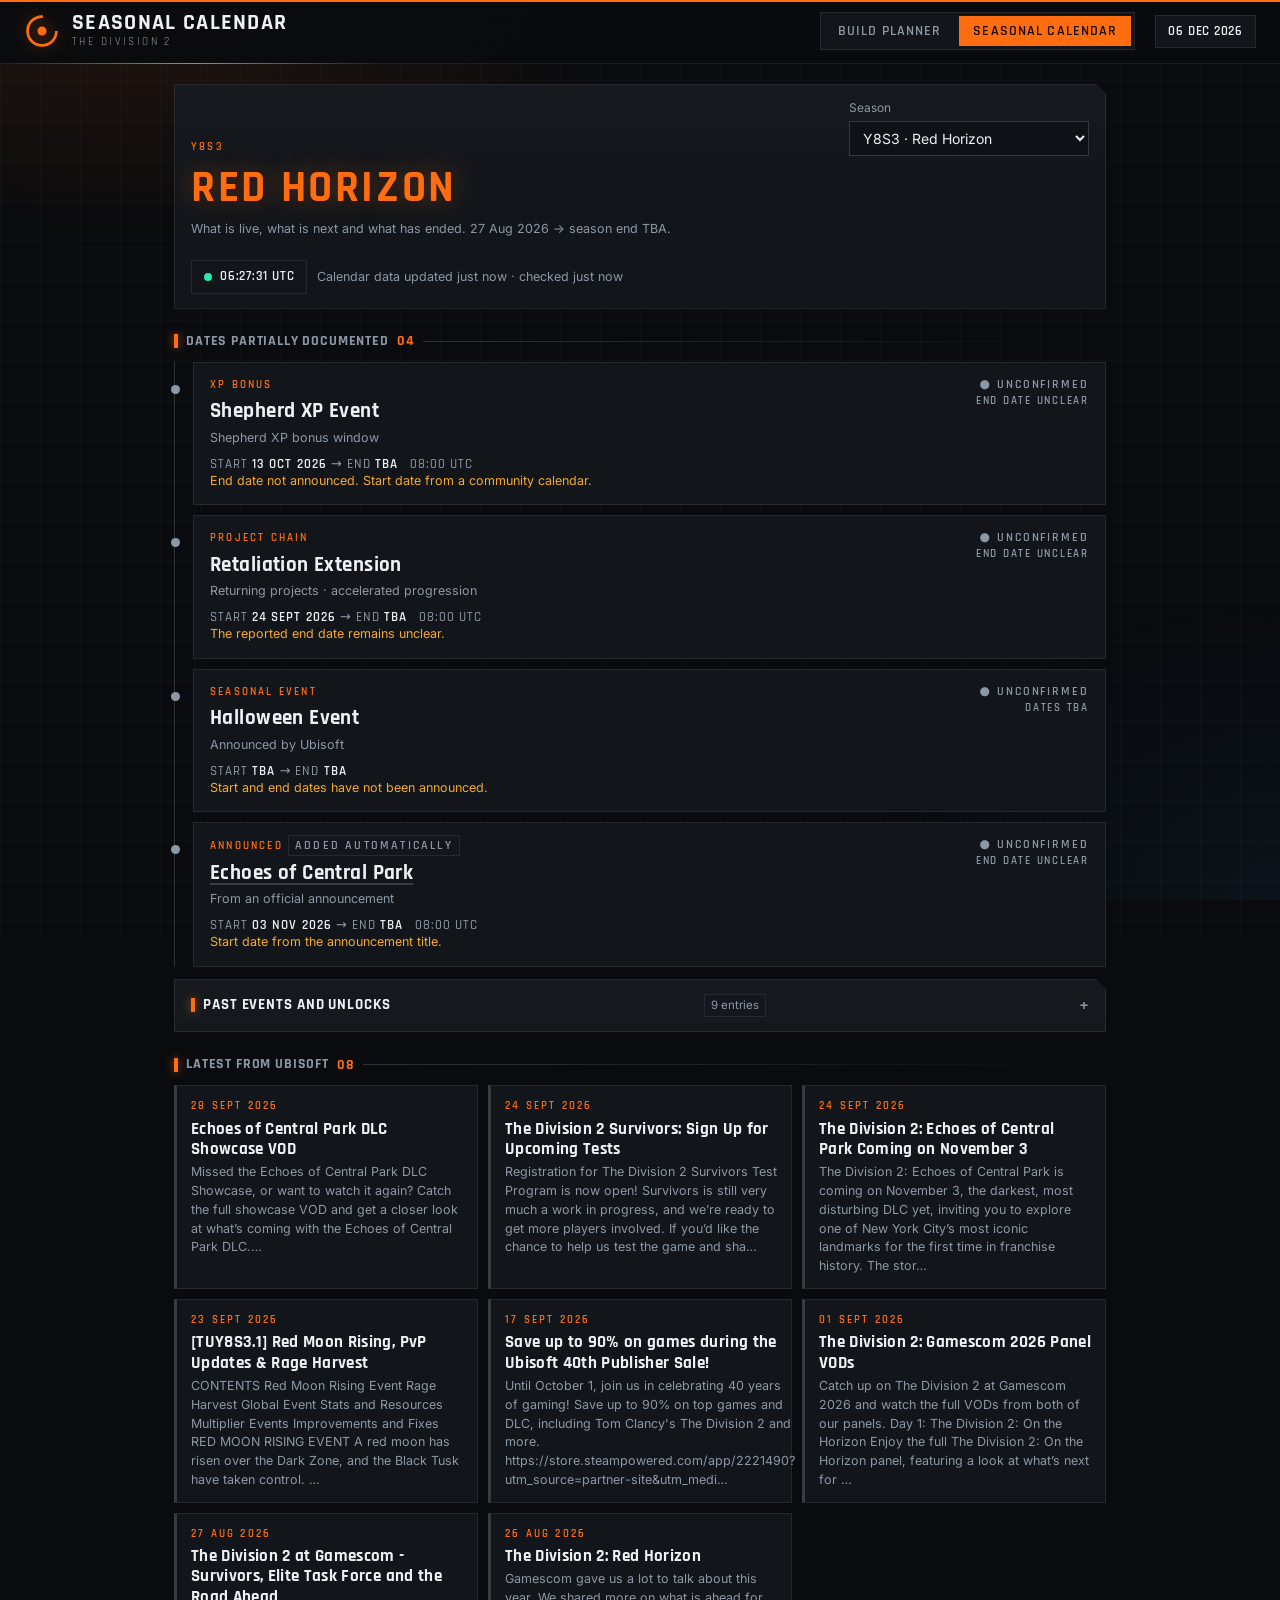
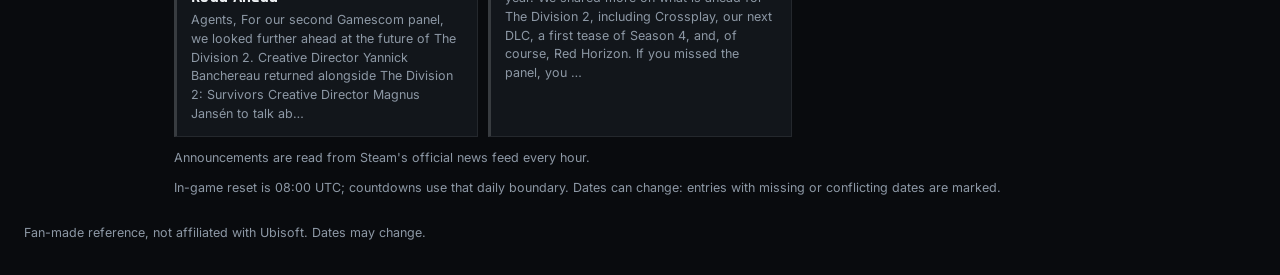
==== commit 82e52bef: "Add files via upload" ====
--- a/calendar.html
+++ b/calendar.html
@@ -19,7 +19,7 @@
   <link rel="preconnect" href="https://fonts.googleapis.com">
   <link rel="preconnect" href="https://fonts.gstatic.com" crossorigin>
   <link href="https://fonts.googleapis.com/css2?family=Inter:wght@400;500;600&family=Rajdhani:wght@500;600;700&display=swap" rel="stylesheet">
-  <link rel="stylesheet" href="css/style.css?v=17">
+  <link rel="stylesheet" href="css/style.css?v=18">
 </head>
 <body>
   <header class="topbar">
@@ -46,6 +46,6 @@
     <p>Fan-made reference, not affiliated with Ubisoft. Dates may change.</p>
   </footer>
 
-  <script type="module" src="js/calendar.js?v=17"></script>
+  <script type="module" src="js/calendar.js?v=18"></script>
 </body>
 </html>
--- a/css/style.css
+++ b/css/style.css
@@ -533,3 +533,7 @@
 /* Animations off: the visitor's system asks for less motion, or they switched them off. */
 [data-motion="off"] *, [data-motion="off"] *::before, [data-motion="off"] *::after { animation: none !important; transition: none !important; }
 [data-motion="off"] #boot, [data-motion="off"] dialog.sheet[open]::before, [data-motion="off"] .topbar::after { display: none; }
+
+/* Calendar: the live clock under the season name */
+.live-line { display: flex; flex-wrap: wrap; align-items: center; gap: 10px; margin-top: 12px; }
+.live-line .chip b { font-variant-numeric: tabular-nums; }
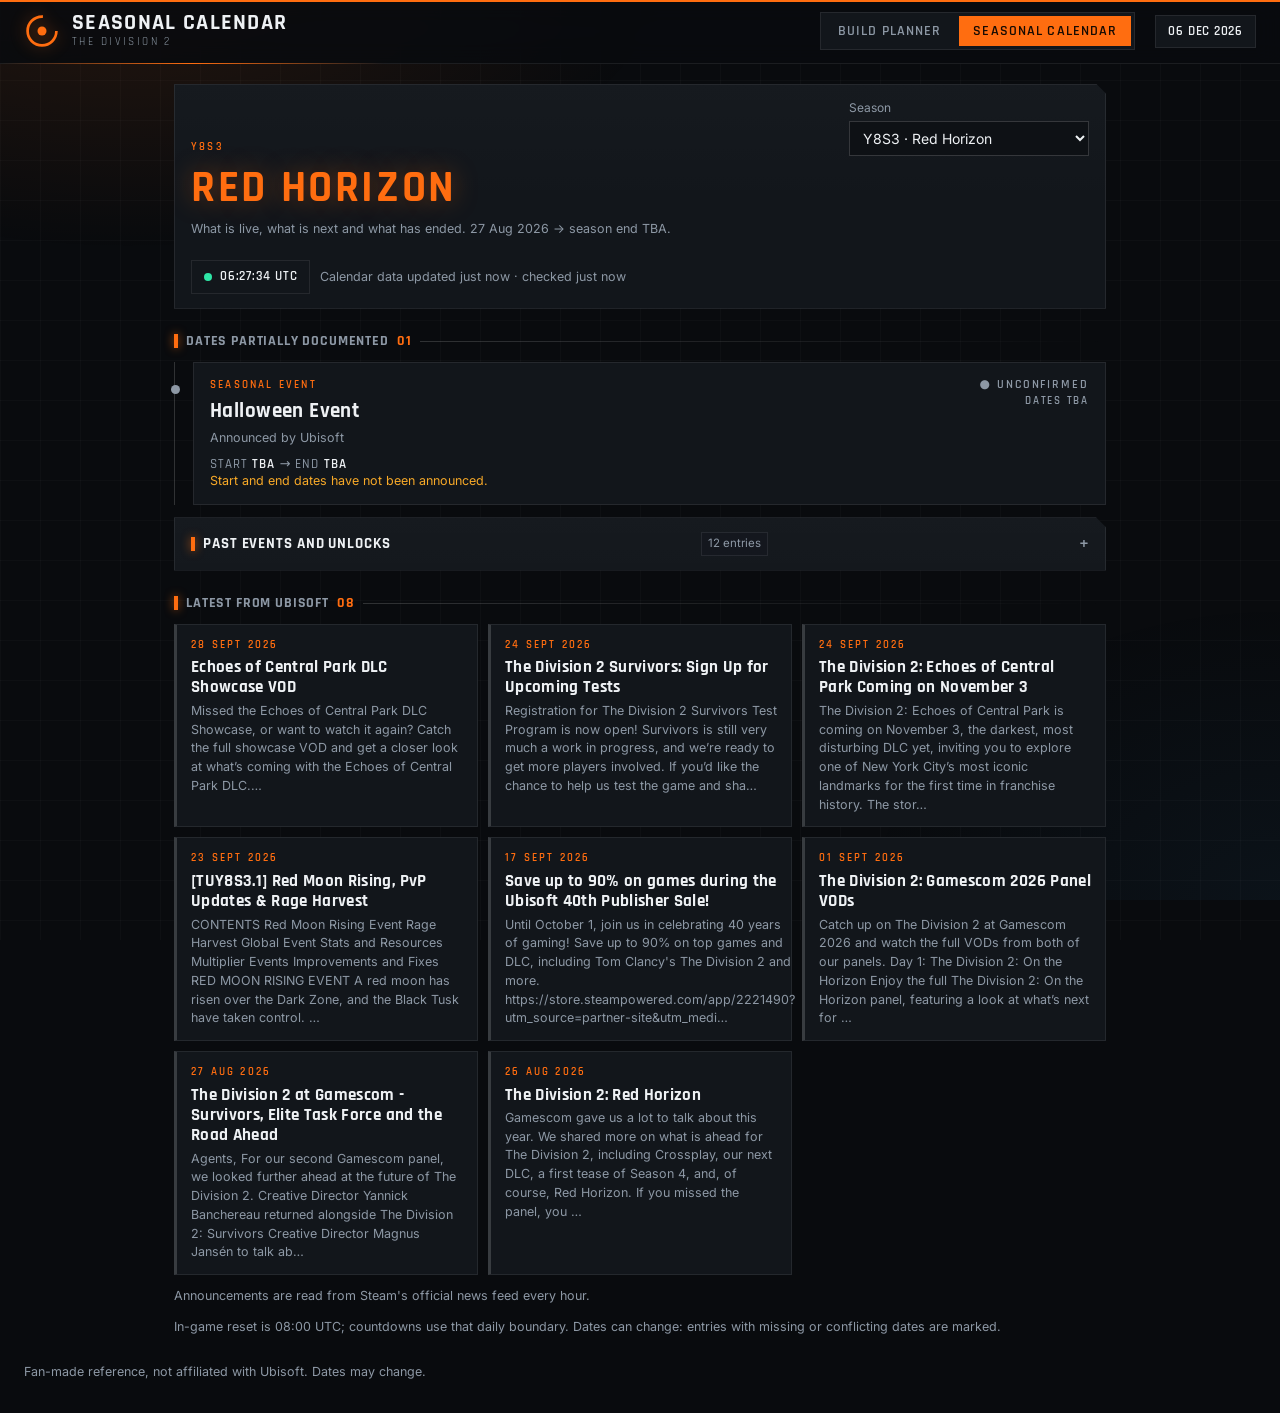
==== commit 8c2049e2: "Add files via upload" ====
--- a/calendar.html
+++ b/calendar.html
@@ -19,7 +19,7 @@
   <link rel="preconnect" href="https://fonts.googleapis.com">
   <link rel="preconnect" href="https://fonts.gstatic.com" crossorigin>
   <link href="https://fonts.googleapis.com/css2?family=Inter:wght@400;500;600&family=Rajdhani:wght@500;600;700&display=swap" rel="stylesheet">
-  <link rel="stylesheet" href="css/style.css?v=18">
+  <link rel="stylesheet" href="css/style.css?v=19">
 </head>
 <body>
   <header class="topbar">
@@ -46,6 +46,6 @@
     <p>Fan-made reference, not affiliated with Ubisoft. Dates may change.</p>
   </footer>
 
-  <script type="module" src="js/calendar.js?v=18"></script>
+  <script type="module" src="js/calendar.js?v=19"></script>
 </body>
 </html>
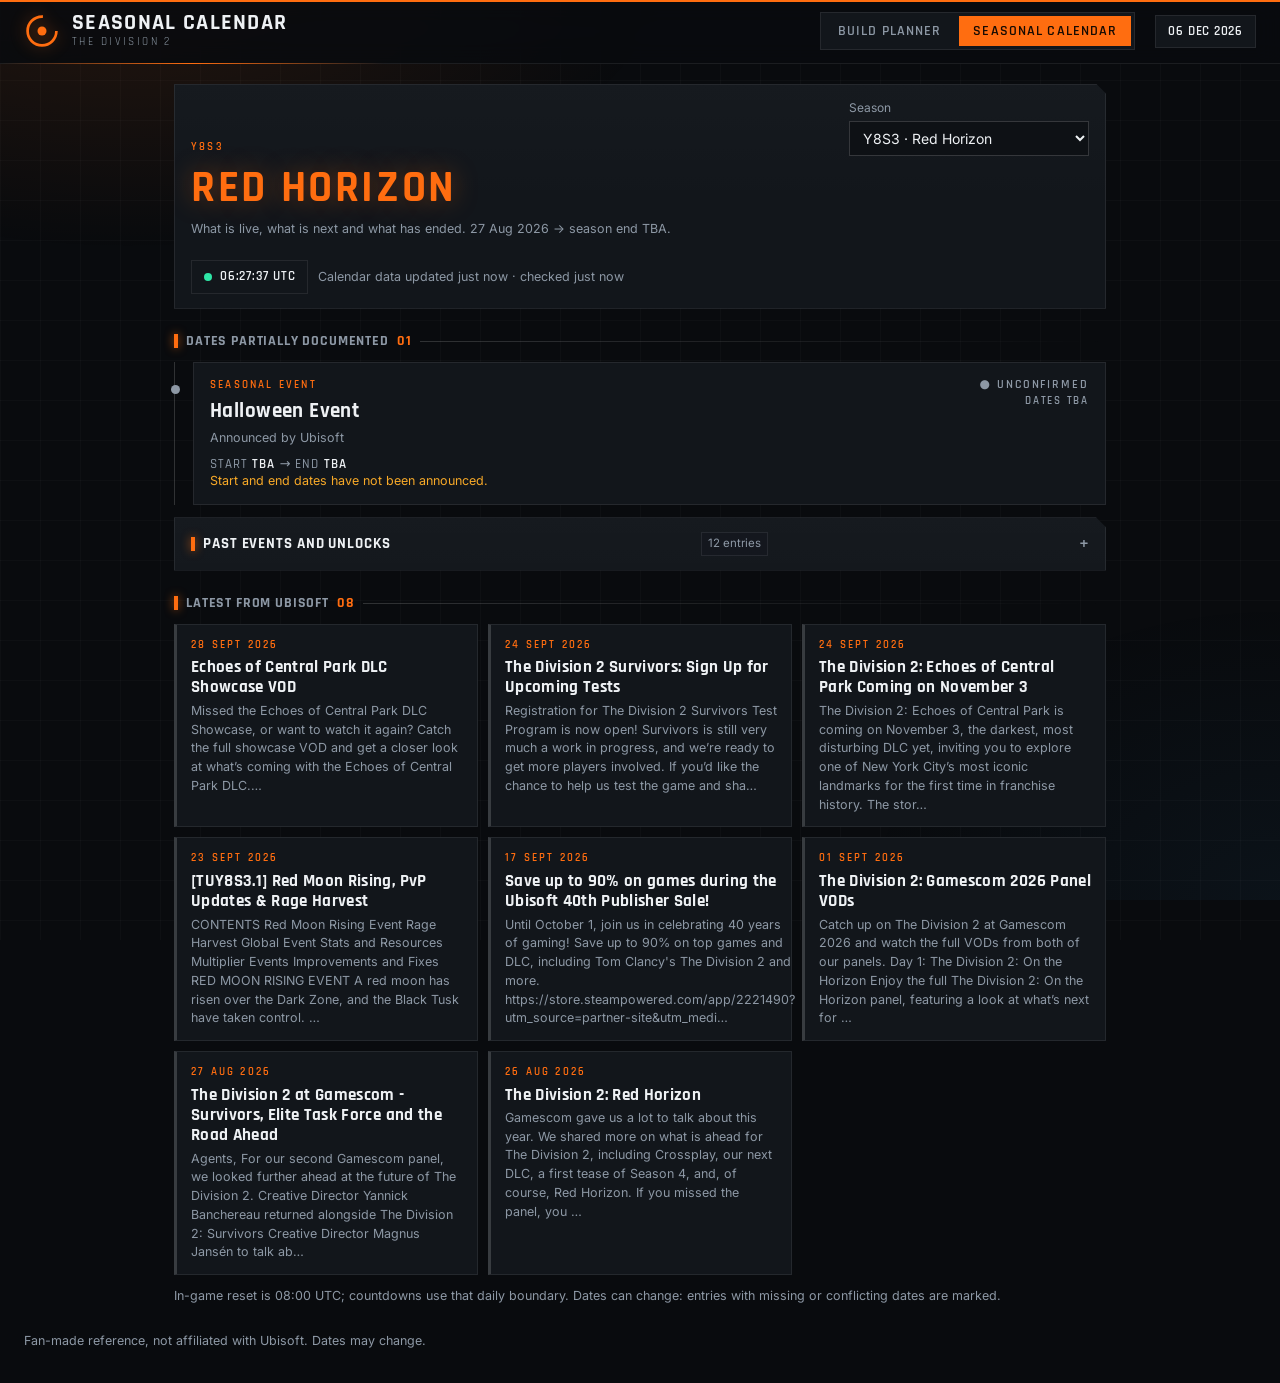
==== commit 1693e9a0: "Add files via upload" ====
--- a/calendar.html
+++ b/calendar.html
@@ -19,7 +19,7 @@
   <link rel="preconnect" href="https://fonts.googleapis.com">
   <link rel="preconnect" href="https://fonts.gstatic.com" crossorigin>
   <link href="https://fonts.googleapis.com/css2?family=Inter:wght@400;500;600&family=Rajdhani:wght@500;600;700&display=swap" rel="stylesheet">
-  <link rel="stylesheet" href="css/style.css?v=19">
+  <link rel="stylesheet" href="css/style.css?v=20">
 </head>
 <body>
   <header class="topbar">
@@ -46,6 +46,6 @@
     <p>Fan-made reference, not affiliated with Ubisoft. Dates may change.</p>
   </footer>
 
-  <script type="module" src="js/calendar.js?v=19"></script>
+  <script type="module" src="js/calendar.js?v=20"></script>
 </body>
 </html>
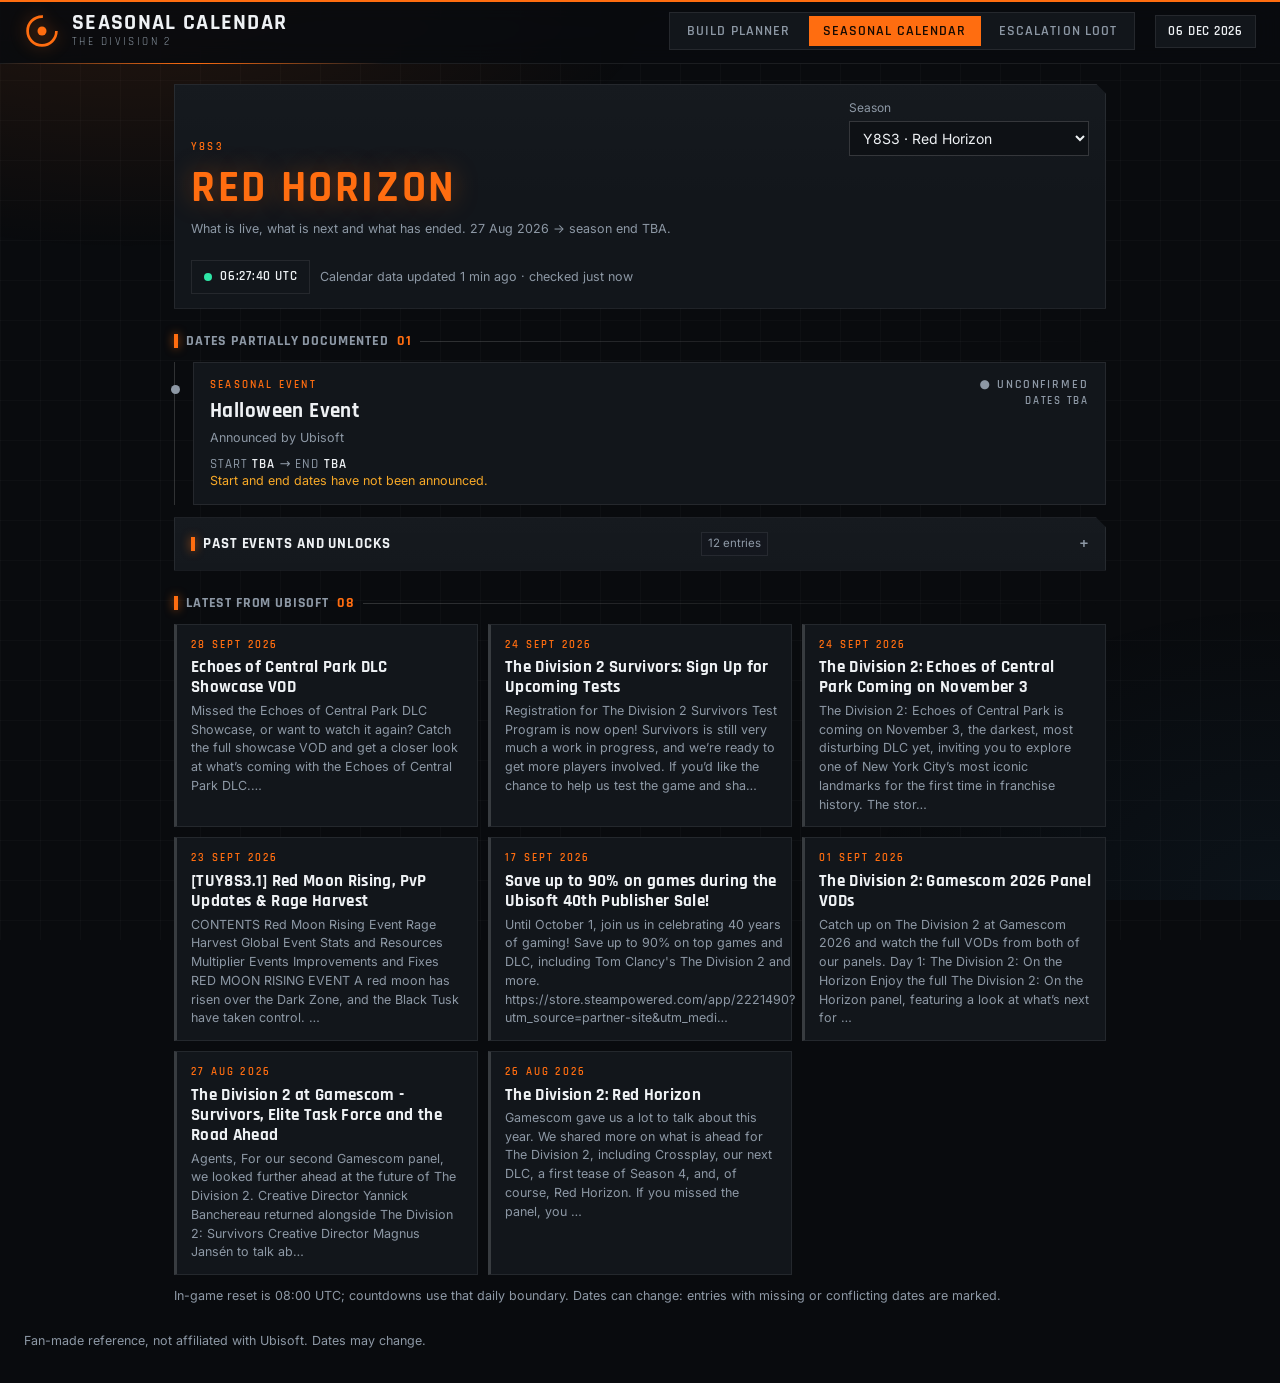
==== commit 69905bba: "Add files via upload" ====
--- a/calendar.html
+++ b/calendar.html
@@ -19,7 +19,7 @@
   <link rel="preconnect" href="https://fonts.googleapis.com">
   <link rel="preconnect" href="https://fonts.gstatic.com" crossorigin>
   <link href="https://fonts.googleapis.com/css2?family=Inter:wght@400;500;600&family=Rajdhani:wght@500;600;700&display=swap" rel="stylesheet">
-  <link rel="stylesheet" href="css/style.css?v=20">
+  <link rel="stylesheet" href="css/style.css?v=24">
 </head>
 <body>
   <header class="topbar">
@@ -36,6 +36,7 @@
     <nav class="tools" aria-label="Tools">
       <a href="index.html">Build planner</a>
       <a href="calendar.html" aria-current="page">Seasonal calendar</a>
+      <a href="escalation.html">Escalation loot</a>
     </nav>
     <div class="chip"><b id="today"></b></div>
   </header>
@@ -46,6 +47,6 @@
     <p>Fan-made reference, not affiliated with Ubisoft. Dates may change.</p>
   </footer>
 
-  <script type="module" src="js/calendar.js?v=20"></script>
+  <script type="module" src="js/calendar.js?v=24"></script>
 </body>
 </html>
--- a/css/style.css
+++ b/css/style.css
@@ -537,3 +537,37 @@
 /* Calendar: the live clock under the season name */
 .live-line { display: flex; flex-wrap: wrap; align-items: center; gap: 10px; margin-top: 12px; }
 .live-line .chip b { font-variant-numeric: tabular-nums; }
+
+/* Escalation rotation */
+.info-bar { display: grid; grid-template-columns: repeat(auto-fit, minmax(170px, 1fr)); margin-top: 10px; border: 1px solid var(--line); }
+.info-bar > div { display: grid; gap: 4px; padding: 12px 16px; border-right: 1px solid var(--line); }
+.info-bar b { font: 700 19px var(--display); font-variant-numeric: tabular-nums; }
+.info-bar .reset b { color: var(--accent); }
+.rotation, .caches { display: grid; gap: 8px; }
+.caches { grid-template-columns: repeat(auto-fit, minmax(320px, 1fr)); }
+.rotation-row { display: grid; grid-template-columns: minmax(0, 1fr) minmax(0, 1.2fr) auto; gap: 16px; align-items: center; padding: 14px 16px; background: var(--panel); border: 1px solid var(--line); border-left: 3px solid var(--line-2); transition: border-color 0.15s; }
+.caches .rotation-row { grid-template-columns: minmax(0, 1fr) auto; }
+.rotation-row:hover { border-left-color: var(--accent); }
+.rotation-row h3 { font-size: 20px; font-weight: 700; letter-spacing: 0.02em; text-transform: none; margin-top: 2px; overflow-wrap: anywhere; }
+.rotation-row .loot { display: flex; align-items: center; gap: 12px; min-width: 0; }
+.rotation-row .loot .art { width: 44px; height: 44px; flex: none; color: var(--accent); }
+.rotation-row .loot .art.gun { width: 72px; height: 28px; }
+.seen { display: grid; grid-template-columns: repeat(2, minmax(96px, auto)); gap: 18px; padding-left: 16px; border-left: 1px solid var(--line); }
+.seen div { display: grid; gap: 2px; }
+.seen b { font: 700 17px var(--display); white-space: nowrap; }
+.seen .when-seen { color: var(--accent); }
+@media (max-width: 760px) { .rotation-row, .caches .rotation-row { grid-template-columns: minmax(0, 1fr); } .seen { padding: 10px 0 0; border-left: 0; border-top: 1px solid var(--line); } }
+button.loot { font: inherit; color: inherit; text-align: left; background: none; border: 1px solid transparent; padding: 6px 8px; margin: -6px -8px; cursor: pointer; transition: border-color 0.15s, background 0.15s; }
+button.loot:hover, button.loot:focus-visible { border-color: var(--accent); background: rgba(255, 109, 16, 0.08); outline: none; }
+button.loot h3 { text-decoration: underline; text-decoration-color: var(--line-2); text-underline-offset: 4px; }
+.sheet-head .loot { display: flex; align-items: center; gap: 12px; min-width: 0; }
+.sheet-head .loot .art { width: 44px; height: 44px; flex: none; color: var(--accent); }
+.rows { display: grid; margin: 0; }
+.rows div { display: flex; justify-content: space-between; gap: 16px; padding: 9px 0; border-bottom: 1px solid var(--line); }
+.rows dt { color: var(--muted); font-size: 13px; white-space: nowrap; }
+.rows dd { margin: 0; font-weight: 600; text-align: right; overflow-wrap: anywhere; }
+.detail-kind { display: flex; flex-wrap: wrap; gap: 6px; margin-bottom: 6px; }
+.detail-title { margin: 16px 0 2px; font-size: 15px; color: var(--muted); }
+.detail-talent { display: grid; gap: 3px; margin-top: 10px; padding: 10px 12px; background: var(--bg-2); border-left: 3px solid var(--accent); }
+.detail-talent h4 { font: 700 17px var(--display); letter-spacing: 0.02em; }
+.detail-talent .note { font-size: 13px; line-height: 1.5; }
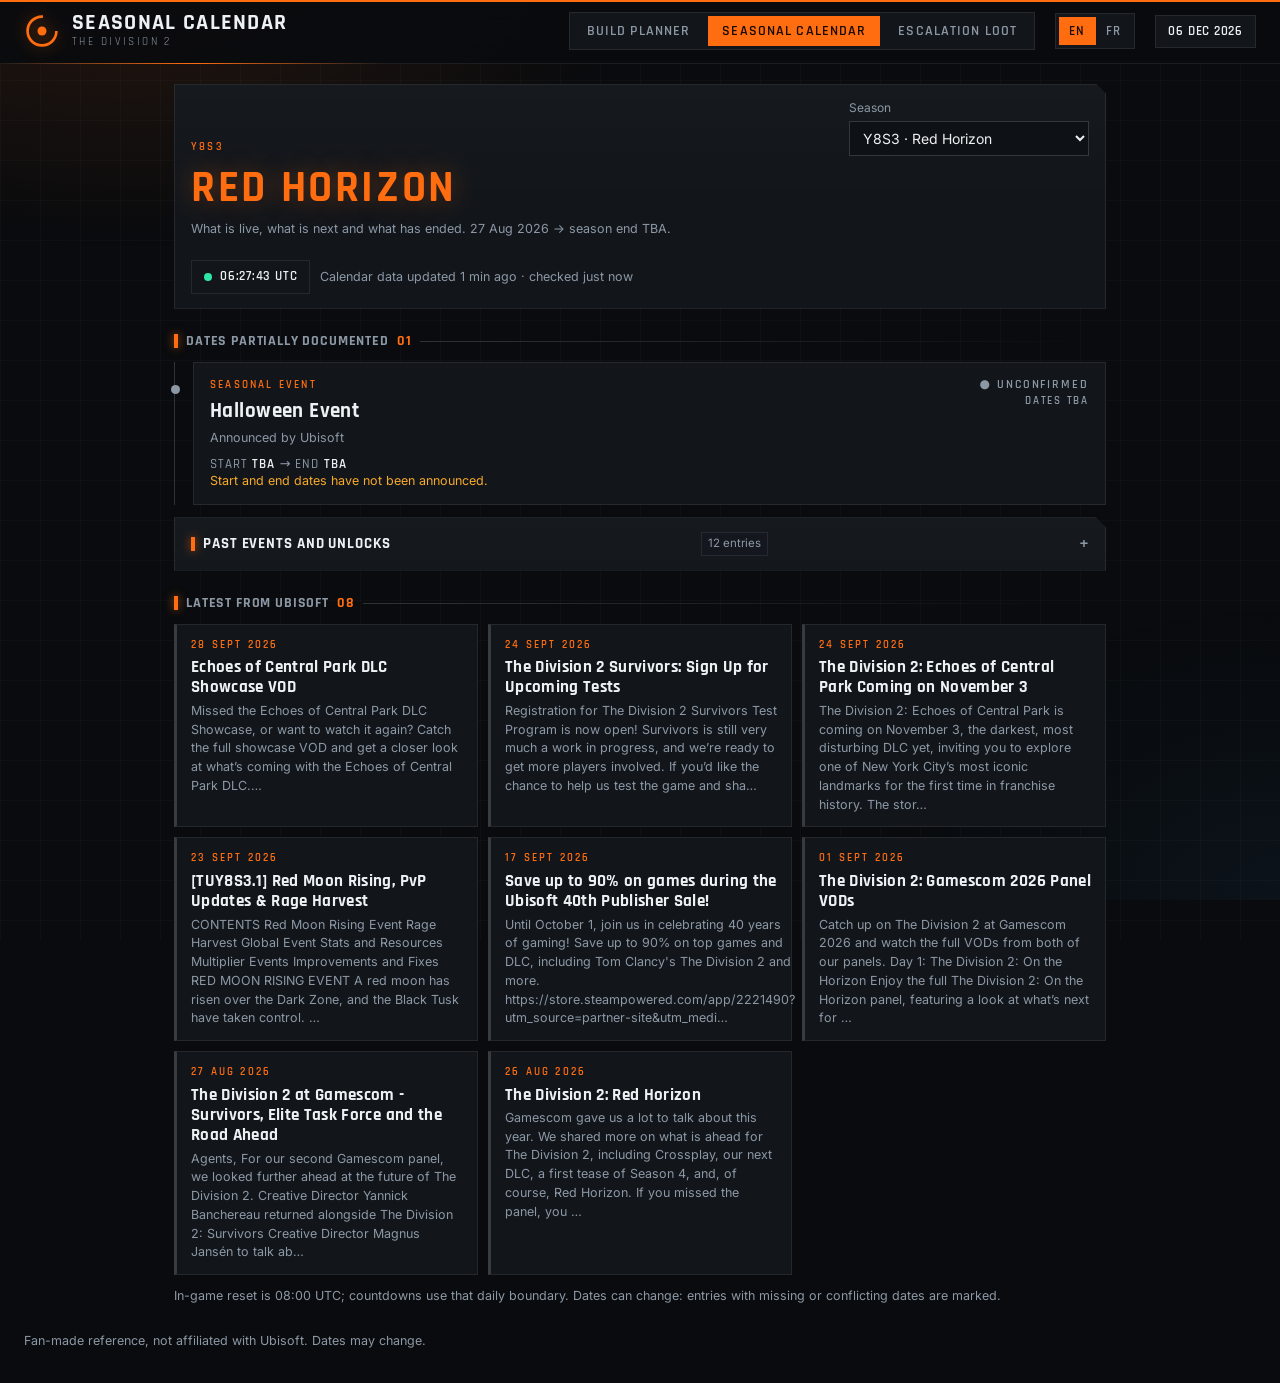
==== commit f34c2559: "Add files via upload" ====
--- a/calendar.html
+++ b/calendar.html
@@ -5,6 +5,10 @@
   <meta name="viewport" content="width=device-width, initial-scale=1">
   <title>Division 2 Seasonal Calendar</title>
   <meta name="description" content="What is live, what is next and what has ended in The Division 2: seasons, events and countdowns.">
+  <meta property="og:type" content="website">
+  <meta property="og:site_name" content="Division 2 Tools">
+  <meta property="og:title" content="Division 2 Seasonal Calendar">
+  <meta property="og:description" content="What is live, what is next and what has ended in The Division 2: seasons, events and countdowns.">
   <meta name="theme-color" content="#0a0c0f">
   <script>
     // Animations: the visitor's own choice if they made one, otherwise their system setting.
@@ -13,13 +17,21 @@
       try { choice = localStorage.getItem('d2.motion'); } catch (e) {}
       var calm = window.matchMedia && matchMedia('(prefers-reduced-motion: reduce)').matches;
       document.documentElement.dataset.motion = choice === 'on' || choice === 'off' ? choice : calm ? 'off' : 'on';
+      // Language: the visitor's own choice, otherwise their browser's. js/i18n.js does the rest.
+      var lang = null;
+      try { lang = localStorage.getItem('d2.lang'); } catch (e) {}
+      if (lang !== 'fr' && lang !== 'en') lang = /^fr\b/i.test(navigator.language || '') ? 'fr' : 'en';
+      document.documentElement.dataset.lang = lang;
+      document.documentElement.lang = lang;
+      // A French page stays hidden until it is translated; this shows it anyway if that never happens.
+      setTimeout(function () { document.documentElement.dataset.ready = '1'; }, 2500);
     })();
   </script>
   <link rel="icon" href="data:image/svg+xml,%3Csvg xmlns='http://www.w3.org/2000/svg' viewBox='0 0 40 40'%3E%3Crect width='40' height='40' fill='%230a0c0f'/%3E%3Ccircle cx='20' cy='20' r='13' fill='none' stroke='%23ff6d10' stroke-width='4' stroke-dasharray='62 20' transform='rotate(-60 20 20)'/%3E%3Ccircle cx='20' cy='20' r='4.5' fill='%23ff6d10'/%3E%3C/svg%3E">
   <link rel="preconnect" href="https://fonts.googleapis.com">
   <link rel="preconnect" href="https://fonts.gstatic.com" crossorigin>
   <link href="https://fonts.googleapis.com/css2?family=Inter:wght@400;500;600&family=Rajdhani:wght@500;600;700&display=swap" rel="stylesheet">
-  <link rel="stylesheet" href="css/style.css?v=24">
+  <link rel="stylesheet" href="css/style.css?v=25">
 </head>
 <body>
   <header class="topbar">
@@ -38,6 +50,10 @@
       <a href="calendar.html" aria-current="page">Seasonal calendar</a>
       <a href="escalation.html">Escalation loot</a>
     </nav>
+    <div class="lang" role="group" aria-label="Language">
+      <button data-lang-pick="en" aria-pressed="true">EN</button>
+      <button data-lang-pick="fr" aria-pressed="false">FR</button>
+    </div>
     <div class="chip"><b id="today"></b></div>
   </header>
 
@@ -47,6 +63,6 @@
     <p>Fan-made reference, not affiliated with Ubisoft. Dates may change.</p>
   </footer>
 
-  <script type="module" src="js/calendar.js?v=24"></script>
+  <script type="module" src="js/calendar.js?v=25"></script>
 </body>
 </html>
--- a/css/style.css
+++ b/css/style.css
@@ -571,3 +571,12 @@
 .detail-talent { display: grid; gap: 3px; margin-top: 10px; padding: 10px 12px; background: var(--bg-2); border-left: 3px solid var(--accent); }
 .detail-talent h4 { font: 700 17px var(--display); letter-spacing: 0.02em; }
 .detail-talent .note { font-size: 13px; line-height: 1.5; }
+
+/* Language switch */
+.lang { display: flex; padding: 3px; border: 1px solid var(--line); background: var(--panel); }
+.lang button { font: 600 13px var(--display); letter-spacing: 0.1em; color: var(--muted); background: none; border: 0; padding: 6px 10px; cursor: pointer; transition: color 0.15s, background-color 0.15s; }
+.lang button:hover { color: var(--text); background: rgba(255, 255, 255, 0.06); }
+.lang button[aria-pressed="true"] { color: var(--accent-ink); background: var(--accent); cursor: default; }
+/* A French page waits for its translation, so English is never flashed first. */
+html[data-lang="fr"]:not([data-ready]) { background: #0a0c0f; }
+html[data-lang="fr"]:not([data-ready]) body { visibility: hidden; }
